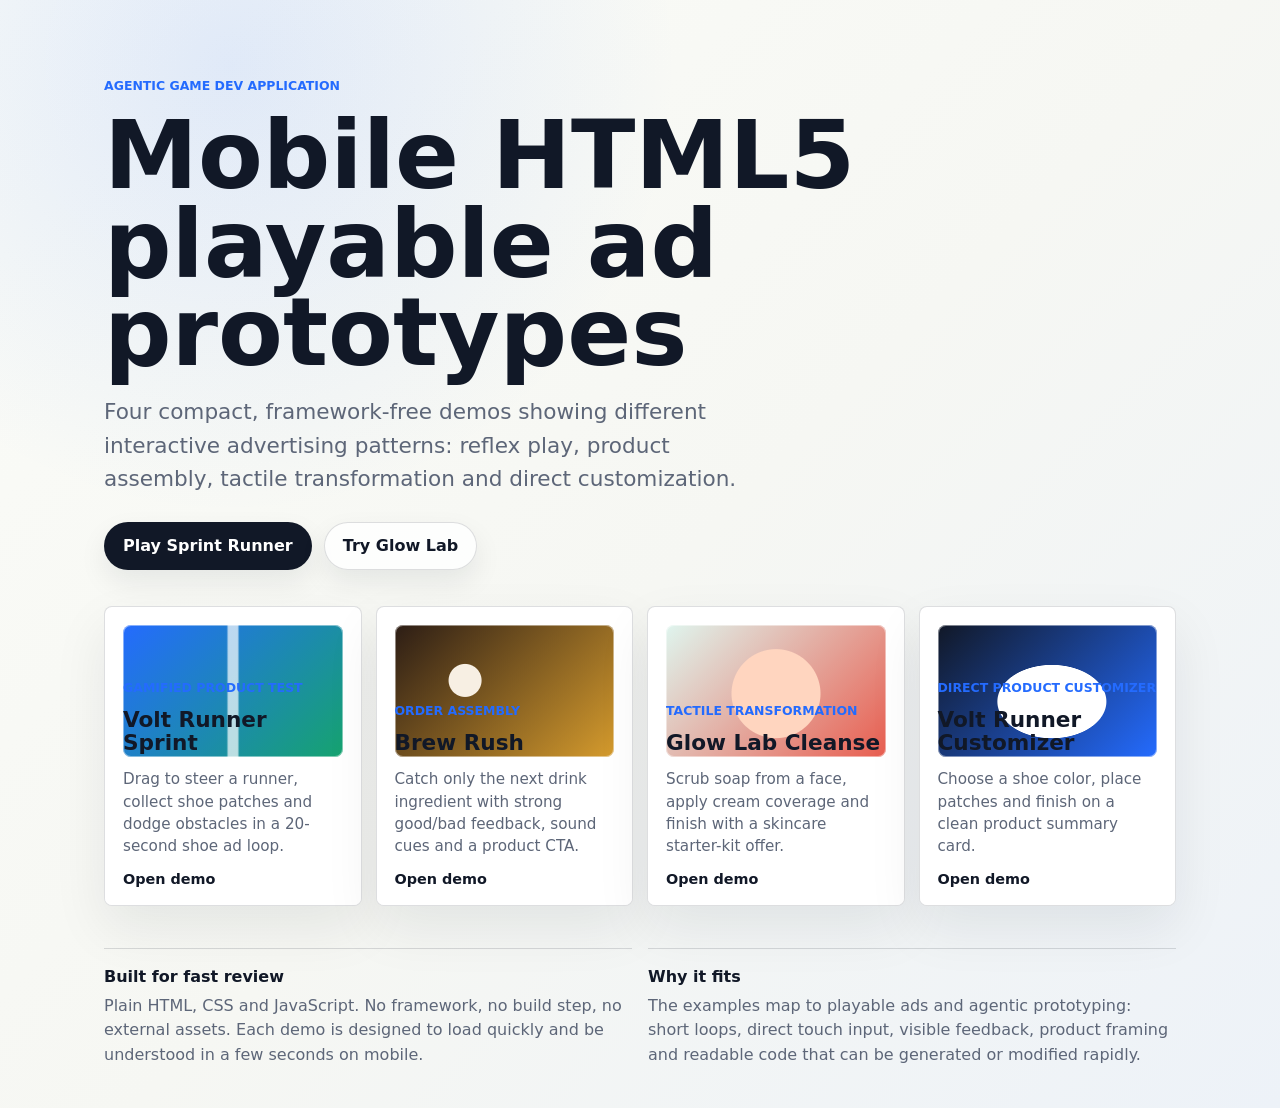
==== index.html @ 15c09a72 "feat: add mobile playable ad demos" ====
<!doctype html>
<html lang="en">
  <head>
    <meta charset="utf-8" />
    <meta name="viewport" content="width=device-width, initial-scale=1, viewport-fit=cover" />
    <title>HTML5 Playable Ad Demos</title>
    <meta
      name="description"
      content="Mobile-first HTML5 playable ad demos for an Agentic Game Dev application."
    />
    <link rel="icon" href="data:image/svg+xml,%3Csvg xmlns='http://www.w3.org/2000/svg' viewBox='0 0 64 64'%3E%3Crect width='64' height='64' rx='14' fill='%23111827'/%3E%3Ccircle cx='22' cy='24' r='7' fill='%23246bfe'/%3E%3Ccircle cx='42' cy='24' r='7' fill='%23e85d4f'/%3E%3Cpath d='M18 43c9 7 19 7 28 0' fill='none' stroke='white' stroke-width='6' stroke-linecap='round'/%3E%3C/svg%3E" />
    <link rel="stylesheet" href="landing.css" />
  </head>
  <body>
    <main class="shell">
      <header class="hero">
        <p class="eyebrow">Agentic Game Dev application</p>
        <h1>Mobile HTML5 playable ad prototypes</h1>
        <p class="lede">
          Four compact, framework-free demos showing different interactive advertising patterns:
          reflex play, product assembly, tactile transformation and direct customization.
        </p>
        <div class="hero-actions" aria-label="Primary demos">
          <a class="button primary" href="sprint-runner/">Play Sprint Runner</a>
          <a class="button" href="skincare-lab/">Try Glow Lab</a>
        </div>
      </header>

      <section class="demo-grid" aria-label="Playable ad demos">
        <a class="demo-card runner" href="sprint-runner/">
          <span class="tag">Gamified product test</span>
          <h2>Volt Runner Sprint</h2>
          <p>Drag to steer a runner, collect shoe patches and dodge obstacles in a 20-second shoe ad loop.</p>
          <span class="launch">Open demo</span>
        </a>

        <a class="demo-card brew" href="brew-rush/">
          <span class="tag">Order assembly</span>
          <h2>Brew Rush</h2>
          <p>Catch only the next drink ingredient with strong good/bad feedback, sound cues and a product CTA.</p>
          <span class="launch">Open demo</span>
        </a>

        <a class="demo-card skin" href="skincare-lab/">
          <span class="tag">Tactile transformation</span>
          <h2>Glow Lab Cleanse</h2>
          <p>Scrub soap from a face, apply cream coverage and finish with a skincare starter-kit offer.</p>
          <span class="launch">Open demo</span>
        </a>

        <a class="demo-card shoe" href="drag-customizer/">
          <span class="tag">Direct product customizer</span>
          <h2>Volt Runner Customizer</h2>
          <p>Choose a shoe color, place patches and finish on a clean product summary card.</p>
          <span class="launch">Open demo</span>
        </a>
      </section>

      <section class="notes" aria-label="Implementation notes">
        <div>
          <h2>Built for fast review</h2>
          <p>
            Plain HTML, CSS and JavaScript. No framework, no build step, no external assets.
            Each demo is designed to load quickly and be understood in a few seconds on mobile.
          </p>
        </div>
        <div>
          <h2>Why it fits</h2>
          <p>
            The examples map to playable ads and agentic prototyping: short loops, direct touch input,
            visible feedback, product framing and readable code that can be generated or modified rapidly.
          </p>
        </div>
      </section>
    </main>
  </body>
</html>
---- landing.css ----
:root {
  color-scheme: light;
  --ink: #111827;
  --muted: #5d6678;
  --paper: #f6f7f3;
  --line: rgba(17, 24, 39, 0.14);
  --blue: #246bfe;
  --green: #1b9a71;
  --coral: #e85d4f;
  --gold: #d59b2d;
}

* {
  box-sizing: border-box;
}

html,
body {
  min-height: 100%;
}

body {
  margin: 0;
  color: var(--ink);
  background:
    radial-gradient(circle at 18% 6%, rgba(36, 107, 254, 0.12), transparent 28rem),
    linear-gradient(135deg, #fbfcf8 0%, var(--paper) 52%, #edf2f8 100%);
  font-family:
    Inter, ui-sans-serif, system-ui, -apple-system, BlinkMacSystemFont, "Segoe UI", sans-serif;
}

a {
  color: inherit;
  text-decoration: none;
}

.shell {
  width: min(1120px, 100%);
  margin: 0 auto;
  padding: 24px;
}

.hero {
  min-height: 56svh;
  display: grid;
  align-content: center;
  gap: 18px;
  padding: 54px 0 36px;
}

.eyebrow,
.tag {
  margin: 0;
  color: var(--blue);
  font-size: 0.78rem;
  font-weight: 800;
  letter-spacing: 0;
  text-transform: uppercase;
}

h1,
h2,
p {
  margin: 0;
}

h1 {
  max-width: 820px;
  font-size: clamp(2.55rem, 9vw, 5.9rem);
  line-height: 0.94;
}

.lede {
  max-width: 680px;
  color: var(--muted);
  font-size: clamp(1.04rem, 2.7vw, 1.35rem);
  line-height: 1.55;
}

.hero-actions {
  display: flex;
  flex-wrap: wrap;
  gap: 12px;
  padding-top: 8px;
}

.button {
  min-height: 48px;
  display: inline-flex;
  align-items: center;
  justify-content: center;
  border: 1px solid var(--line);
  border-radius: 999px;
  padding: 0 18px;
  background: rgba(255, 255, 255, 0.78);
  font-weight: 850;
  box-shadow: 0 12px 28px rgba(17, 24, 39, 0.08);
}

.button.primary {
  border-color: transparent;
  color: white;
  background: var(--ink);
}

.demo-grid {
  display: grid;
  grid-template-columns: repeat(4, minmax(0, 1fr));
  gap: 14px;
}

.demo-card {
  min-height: 300px;
  display: grid;
  align-content: end;
  gap: 14px;
  overflow: hidden;
  position: relative;
  border: 1px solid var(--line);
  border-radius: 8px;
  padding: 18px;
  background: white;
  box-shadow: 0 22px 54px rgba(17, 24, 39, 0.08);
}

.demo-card::before {
  content: "";
  position: absolute;
  inset: 0;
  background: linear-gradient(180deg, transparent 0%, rgba(255, 255, 255, 0.92) 62%);
  z-index: 0;
}

.demo-card::after {
  content: "";
  position: absolute;
  inset: 18px 18px auto;
  height: 132px;
  border-radius: 8px;
  background: var(--scene);
  box-shadow: inset 0 0 0 1px rgba(255, 255, 255, 0.45);
}

.runner {
  --scene:
    linear-gradient(90deg, transparent 47%, rgba(255, 255, 255, 0.7) 48% 52%, transparent 53%),
    linear-gradient(135deg, #246bfe, #16a36f);
}

.brew {
  --scene:
    radial-gradient(circle at 32% 42%, #f7efe3 0 16px, transparent 17px),
    linear-gradient(135deg, #2c1d15, #d59b2d);
}

.skin {
  --scene:
    radial-gradient(circle at 50% 52%, #ffd5bf 0 44px, transparent 45px),
    linear-gradient(135deg, #dff5ee, #e85d4f);
}

.shoe {
  --scene:
    radial-gradient(ellipse at 52% 58%, white 0 54px, transparent 55px),
    linear-gradient(135deg, #111827, #246bfe);
}

.demo-card > * {
  position: relative;
  z-index: 1;
}

.demo-card h2 {
  font-size: 1.35rem;
  line-height: 1.05;
}

.demo-card p {
  color: var(--muted);
  font-size: 0.95rem;
  line-height: 1.45;
}

.launch {
  color: var(--ink);
  font-size: 0.9rem;
  font-weight: 850;
}

.notes {
  display: grid;
  grid-template-columns: repeat(2, minmax(0, 1fr));
  gap: 16px;
  padding: 42px 0 16px;
}

.notes div {
  border-top: 1px solid var(--line);
  padding-top: 18px;
}

.notes h2 {
  margin-bottom: 8px;
  font-size: 1rem;
}

.notes p {
  color: var(--muted);
  line-height: 1.55;
}

@media (max-width: 880px) {
  .demo-grid,
  .notes {
    grid-template-columns: repeat(2, minmax(0, 1fr));
  }
}

@media (max-width: 620px) {
  .shell {
    padding: 18px;
  }

  .hero {
    min-height: auto;
    padding: 46px 0 24px;
  }

  .hero-actions {
    flex-direction: column;
  }

  .button {
    width: 100%;
  }

  .demo-grid,
  .notes {
    grid-template-columns: 1fr;
  }

  .demo-card {
    min-height: 260px;
  }
}
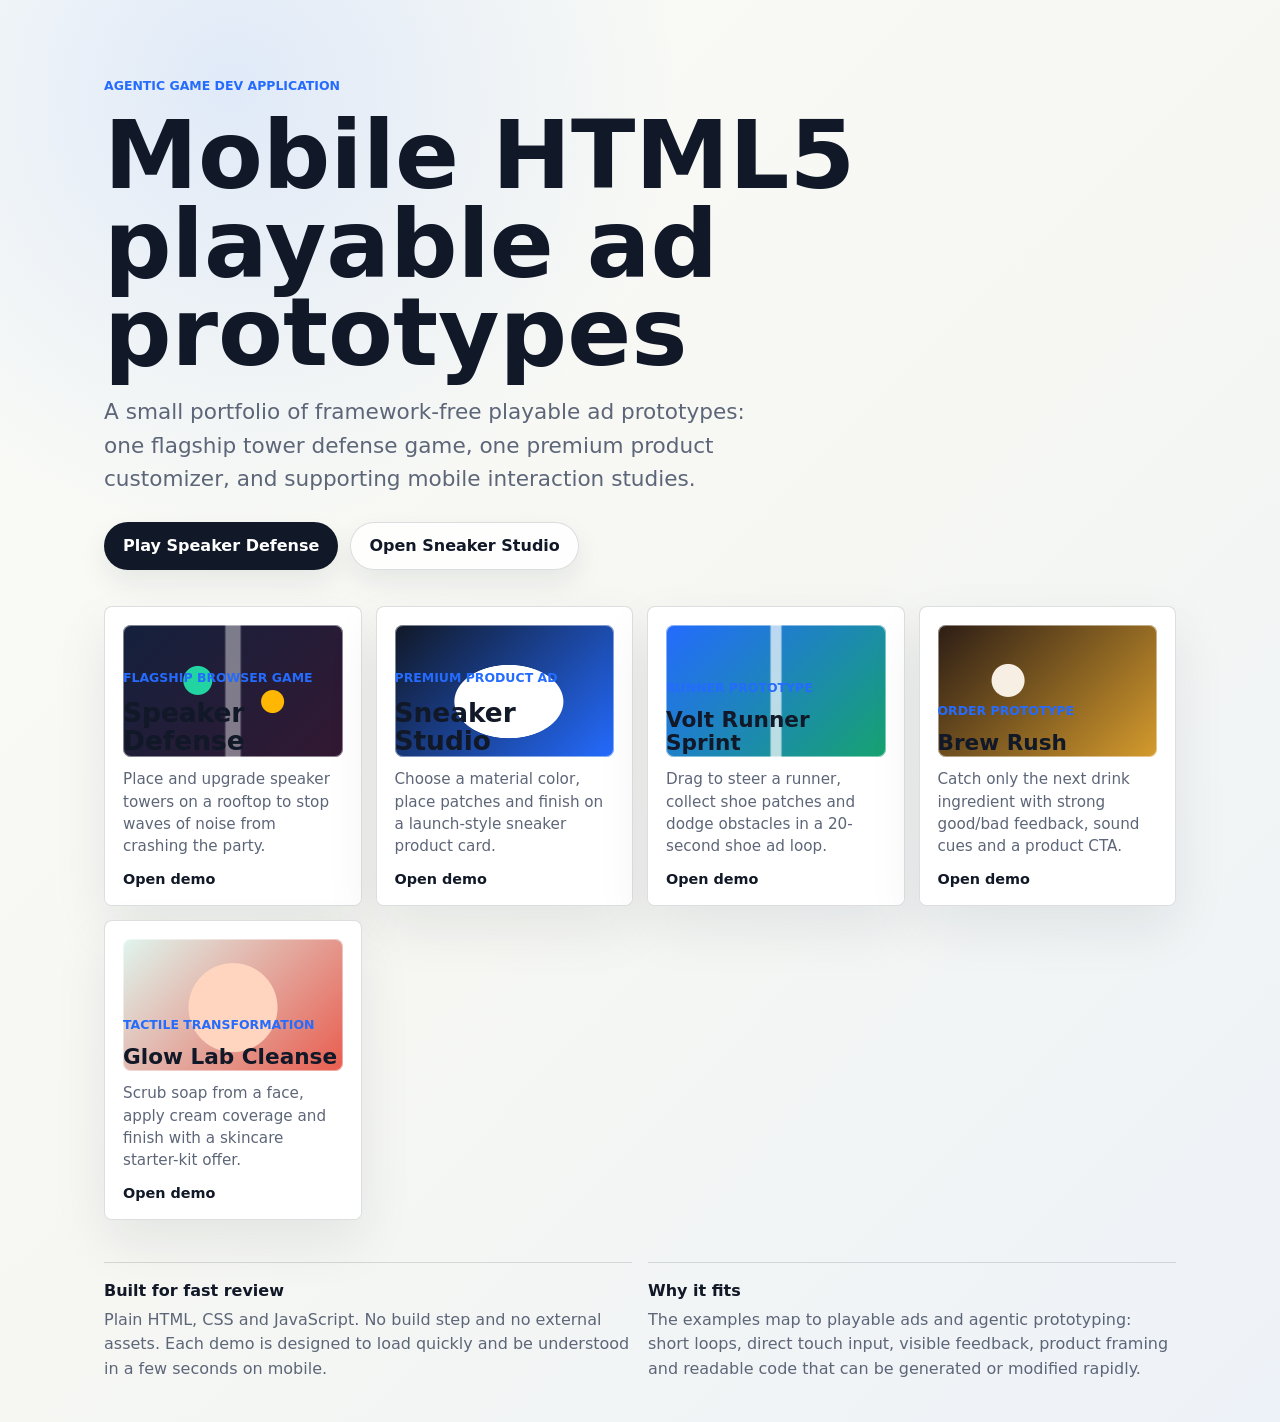
==== commit 6a17d699: "docs: feature speaker defense on demo menu" ====
--- a/index.html
+++ b/index.html
@@ -17,25 +17,39 @@
         <p class="eyebrow">Agentic Game Dev application</p>
         <h1>Mobile HTML5 playable ad prototypes</h1>
         <p class="lede">
-          Four compact, framework-free demos showing different interactive advertising patterns:
-          reflex play, product assembly, tactile transformation and direct customization.
+          A small portfolio of framework-free playable ad prototypes: one flagship tower defense game,
+          one premium product customizer, and supporting mobile interaction studies.
         </p>
         <div class="hero-actions" aria-label="Primary demos">
-          <a class="button primary" href="sprint-runner/">Play Sprint Runner</a>
-          <a class="button" href="skincare-lab/">Try Glow Lab</a>
+          <a class="button primary" href="speaker-defense/">Play Speaker Defense</a>
+          <a class="button" href="drag-customizer/">Open Sneaker Studio</a>
         </div>
       </header>
 
       <section class="demo-grid" aria-label="Playable ad demos">
+        <a class="demo-card speaker featured" href="speaker-defense/">
+          <span class="tag">Flagship browser game</span>
+          <h2>Speaker Defense</h2>
+          <p>Place and upgrade speaker towers on a rooftop to stop waves of noise from crashing the party.</p>
+          <span class="launch">Open demo</span>
+        </a>
+
+        <a class="demo-card shoe featured" href="drag-customizer/">
+          <span class="tag">Premium product ad</span>
+          <h2>Sneaker Studio</h2>
+          <p>Choose a material color, place patches and finish on a launch-style sneaker product card.</p>
+          <span class="launch">Open demo</span>
+        </a>
+
         <a class="demo-card runner" href="sprint-runner/">
-          <span class="tag">Gamified product test</span>
+          <span class="tag">Runner prototype</span>
           <h2>Volt Runner Sprint</h2>
           <p>Drag to steer a runner, collect shoe patches and dodge obstacles in a 20-second shoe ad loop.</p>
           <span class="launch">Open demo</span>
         </a>
 
         <a class="demo-card brew" href="brew-rush/">
-          <span class="tag">Order assembly</span>
+          <span class="tag">Order prototype</span>
           <h2>Brew Rush</h2>
           <p>Catch only the next drink ingredient with strong good/bad feedback, sound cues and a product CTA.</p>
           <span class="launch">Open demo</span>
@@ -48,19 +62,13 @@
           <span class="launch">Open demo</span>
         </a>
 
-        <a class="demo-card shoe" href="drag-customizer/">
-          <span class="tag">Direct product customizer</span>
-          <h2>Volt Runner Customizer</h2>
-          <p>Choose a shoe color, place patches and finish on a clean product summary card.</p>
-          <span class="launch">Open demo</span>
-        </a>
       </section>
 
       <section class="notes" aria-label="Implementation notes">
         <div>
           <h2>Built for fast review</h2>
           <p>
-            Plain HTML, CSS and JavaScript. No framework, no build step, no external assets.
+            Plain HTML, CSS and JavaScript. No build step and no external assets.
             Each demo is designed to load quickly and be understood in a few seconds on mobile.
           </p>
         </div>
--- a/landing.css
+++ b/landing.css
@@ -147,6 +147,14 @@
     linear-gradient(135deg, #246bfe, #16a36f);
 }
 
+.speaker {
+  --scene:
+    radial-gradient(circle at 34% 42%, #21d4a2 0 14px, transparent 15px),
+    radial-gradient(circle at 68% 58%, #ffb703 0 11px, transparent 12px),
+    linear-gradient(90deg, transparent 46%, rgba(255, 255, 255, 0.42) 47% 53%, transparent 54%),
+    linear-gradient(135deg, #14213d, #331832);
+}
+
 .brew {
   --scene:
     radial-gradient(circle at 32% 42%, #f7efe3 0 16px, transparent 17px),
@@ -173,6 +181,10 @@
 .demo-card h2 {
   font-size: 1.35rem;
   line-height: 1.05;
+}
+
+.featured h2 {
+  font-size: 1.65rem;
 }
 
 .demo-card p {
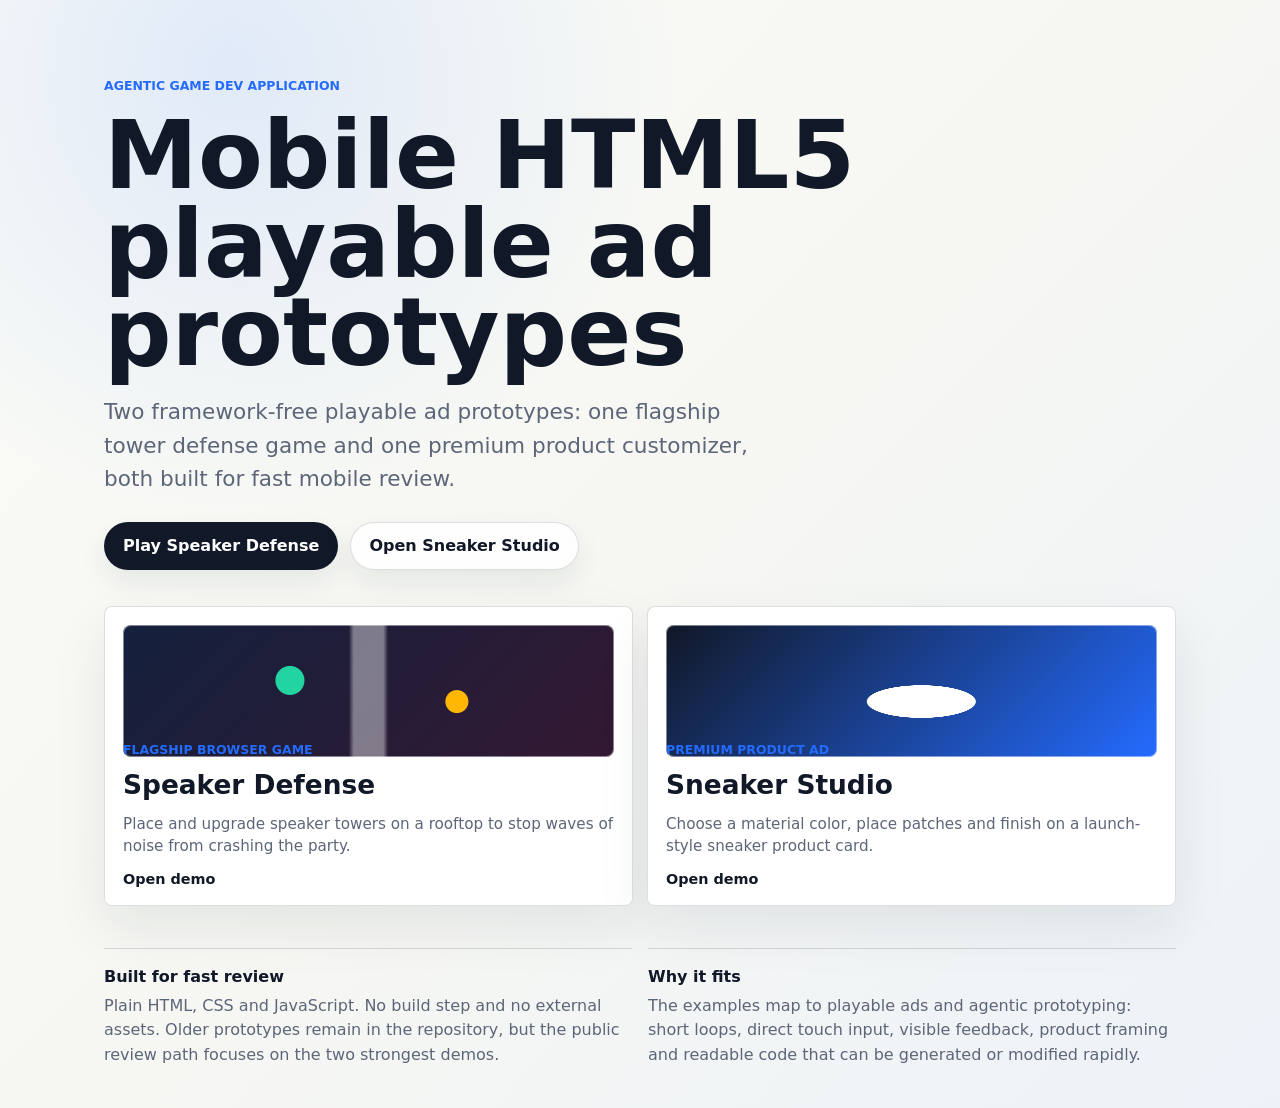
==== commit 43146bd6: "docs: focus demo menu on two flagship games" ====
--- a/index.html
+++ b/index.html
@@ -17,8 +17,8 @@
         <p class="eyebrow">Agentic Game Dev application</p>
         <h1>Mobile HTML5 playable ad prototypes</h1>
         <p class="lede">
-          A small portfolio of framework-free playable ad prototypes: one flagship tower defense game,
-          one premium product customizer, and supporting mobile interaction studies.
+          Two framework-free playable ad prototypes: one flagship tower defense game and one premium
+          product customizer, both built for fast mobile review.
         </p>
         <div class="hero-actions" aria-label="Primary demos">
           <a class="button primary" href="speaker-defense/">Play Speaker Defense</a>
@@ -41,35 +41,14 @@
           <span class="launch">Open demo</span>
         </a>
 
-        <a class="demo-card runner" href="sprint-runner/">
-          <span class="tag">Runner prototype</span>
-          <h2>Volt Runner Sprint</h2>
-          <p>Drag to steer a runner, collect shoe patches and dodge obstacles in a 20-second shoe ad loop.</p>
-          <span class="launch">Open demo</span>
-        </a>
-
-        <a class="demo-card brew" href="brew-rush/">
-          <span class="tag">Order prototype</span>
-          <h2>Brew Rush</h2>
-          <p>Catch only the next drink ingredient with strong good/bad feedback, sound cues and a product CTA.</p>
-          <span class="launch">Open demo</span>
-        </a>
-
-        <a class="demo-card skin" href="skincare-lab/">
-          <span class="tag">Tactile transformation</span>
-          <h2>Glow Lab Cleanse</h2>
-          <p>Scrub soap from a face, apply cream coverage and finish with a skincare starter-kit offer.</p>
-          <span class="launch">Open demo</span>
-        </a>
-
       </section>
 
       <section class="notes" aria-label="Implementation notes">
         <div>
           <h2>Built for fast review</h2>
           <p>
-            Plain HTML, CSS and JavaScript. No build step and no external assets.
-            Each demo is designed to load quickly and be understood in a few seconds on mobile.
+            Plain HTML, CSS and JavaScript. No build step and no external assets. Older prototypes
+            remain in the repository, but the public review path focuses on the two strongest demos.
           </p>
         </div>
         <div>
--- a/landing.css
+++ b/landing.css
@@ -105,7 +105,7 @@
 
 .demo-grid {
   display: grid;
-  grid-template-columns: repeat(4, minmax(0, 1fr));
+  grid-template-columns: repeat(2, minmax(0, 1fr));
   gap: 14px;
 }
 
@@ -141,12 +141,6 @@
   box-shadow: inset 0 0 0 1px rgba(255, 255, 255, 0.45);
 }
 
-.runner {
-  --scene:
-    linear-gradient(90deg, transparent 47%, rgba(255, 255, 255, 0.7) 48% 52%, transparent 53%),
-    linear-gradient(135deg, #246bfe, #16a36f);
-}
-
 .speaker {
   --scene:
     radial-gradient(circle at 34% 42%, #21d4a2 0 14px, transparent 15px),
@@ -155,18 +149,6 @@
     linear-gradient(135deg, #14213d, #331832);
 }
 
-.brew {
-  --scene:
-    radial-gradient(circle at 32% 42%, #f7efe3 0 16px, transparent 17px),
-    linear-gradient(135deg, #2c1d15, #d59b2d);
-}
-
-.skin {
-  --scene:
-    radial-gradient(circle at 50% 52%, #ffd5bf 0 44px, transparent 45px),
-    linear-gradient(135deg, #dff5ee, #e85d4f);
-}
-
 .shoe {
   --scene:
     radial-gradient(ellipse at 52% 58%, white 0 54px, transparent 55px),
@@ -222,7 +204,6 @@
 }
 
 @media (max-width: 880px) {
-  .demo-grid,
   .notes {
     grid-template-columns: repeat(2, minmax(0, 1fr));
   }
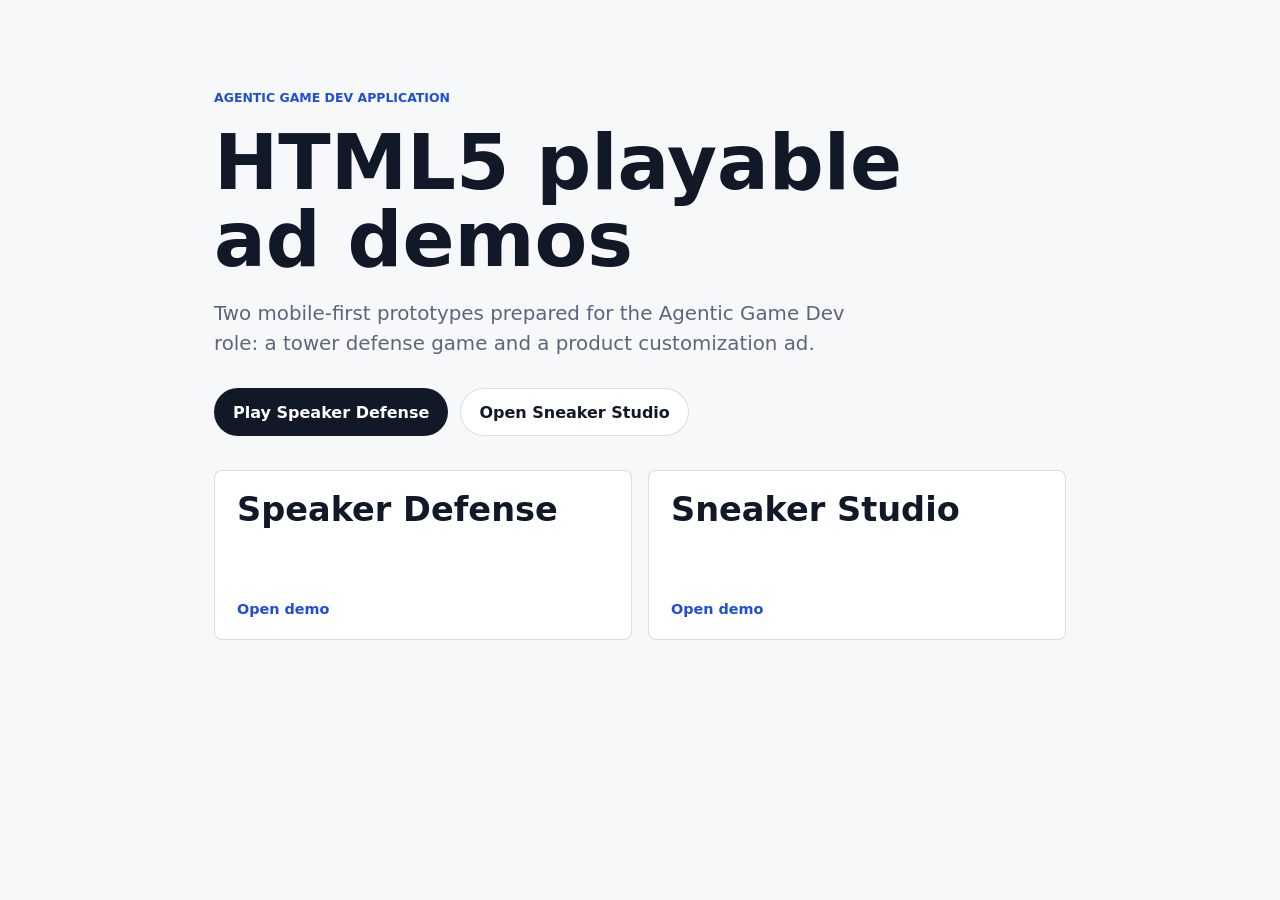
==== commit 22e8d24e: "docs: simplify landing page presentation" ====
--- a/index.html
+++ b/index.html
@@ -15,10 +15,10 @@
     <main class="shell">
       <header class="hero">
         <p class="eyebrow">Agentic Game Dev application</p>
-        <h1>Mobile HTML5 playable ad prototypes</h1>
+        <h1>HTML5 playable ad demos</h1>
         <p class="lede">
-          Two framework-free playable ad prototypes: one flagship tower defense game and one premium
-          product customizer, both built for fast mobile review.
+          Two mobile-first prototypes prepared for the Agentic Game Dev role: a tower defense game
+          and a product customization ad.
         </p>
         <div class="hero-actions" aria-label="Primary demos">
           <a class="button primary" href="speaker-defense/">Play Speaker Defense</a>
@@ -27,37 +27,15 @@
       </header>
 
       <section class="demo-grid" aria-label="Playable ad demos">
-        <a class="demo-card speaker featured" href="speaker-defense/">
-          <span class="tag">Flagship browser game</span>
+        <a class="demo-card" href="speaker-defense/">
           <h2>Speaker Defense</h2>
-          <p>Place and upgrade speaker towers on a rooftop to stop waves of noise from crashing the party.</p>
           <span class="launch">Open demo</span>
         </a>
 
-        <a class="demo-card shoe featured" href="drag-customizer/">
-          <span class="tag">Premium product ad</span>
+        <a class="demo-card" href="drag-customizer/">
           <h2>Sneaker Studio</h2>
-          <p>Choose a material color, place patches and finish on a launch-style sneaker product card.</p>
           <span class="launch">Open demo</span>
         </a>
-
-      </section>
-
-      <section class="notes" aria-label="Implementation notes">
-        <div>
-          <h2>Built for fast review</h2>
-          <p>
-            Plain HTML, CSS and JavaScript. No build step and no external assets. Older prototypes
-            remain in the repository, but the public review path focuses on the two strongest demos.
-          </p>
-        </div>
-        <div>
-          <h2>Why it fits</h2>
-          <p>
-            The examples map to playable ads and agentic prototyping: short loops, direct touch input,
-            visible feedback, product framing and readable code that can be generated or modified rapidly.
-          </p>
-        </div>
       </section>
     </main>
   </body>
--- a/landing.css
+++ b/landing.css
@@ -2,12 +2,9 @@
   color-scheme: light;
   --ink: #111827;
   --muted: #5d6678;
-  --paper: #f6f7f3;
   --line: rgba(17, 24, 39, 0.14);
-  --blue: #246bfe;
-  --green: #1b9a71;
-  --coral: #e85d4f;
-  --gold: #d59b2d;
+  --accent: #1f4ed8;
+  --paper: #f7f8fa;
 }
 
 * {
@@ -22,9 +19,7 @@
 body {
   margin: 0;
   color: var(--ink);
-  background:
-    radial-gradient(circle at 18% 6%, rgba(36, 107, 254, 0.12), transparent 28rem),
-    linear-gradient(135deg, #fbfcf8 0%, var(--paper) 52%, #edf2f8 100%);
+  background: var(--paper);
   font-family:
     Inter, ui-sans-serif, system-ui, -apple-system, BlinkMacSystemFont, "Segoe UI", sans-serif;
 }
@@ -35,23 +30,22 @@
 }
 
 .shell {
-  width: min(1120px, 100%);
+  width: min(900px, 100%);
   margin: 0 auto;
-  padding: 24px;
+  padding: 32px 24px;
 }
 
 .hero {
-  min-height: 56svh;
+  min-height: 46svh;
   display: grid;
   align-content: center;
-  gap: 18px;
-  padding: 54px 0 36px;
+  gap: 20px;
+  padding: 58px 0 34px;
 }
 
-.eyebrow,
-.tag {
+.eyebrow {
   margin: 0;
-  color: var(--blue);
+  color: var(--accent);
   font-size: 0.78rem;
   font-weight: 800;
   letter-spacing: 0;
@@ -65,15 +59,15 @@
 }
 
 h1 {
-  max-width: 820px;
-  font-size: clamp(2.55rem, 9vw, 5.9rem);
-  line-height: 0.94;
+  max-width: 760px;
+  font-size: clamp(2.35rem, 8vw, 4.8rem);
+  line-height: 1;
 }
 
 .lede {
   max-width: 680px;
   color: var(--muted);
-  font-size: clamp(1.04rem, 2.7vw, 1.35rem);
+  font-size: clamp(1rem, 2.4vw, 1.24rem);
   line-height: 1.55;
 }
 
@@ -92,9 +86,8 @@
   border: 1px solid var(--line);
   border-radius: 999px;
   padding: 0 18px;
-  background: rgba(255, 255, 255, 0.78);
+  background: #fff;
   font-weight: 850;
-  box-shadow: 0 12px 28px rgba(17, 24, 39, 0.08);
 }
 
 .button.primary {
@@ -106,107 +99,32 @@
 .demo-grid {
   display: grid;
   grid-template-columns: repeat(2, minmax(0, 1fr));
-  gap: 14px;
+  gap: 16px;
+  padding-bottom: 34px;
 }
 
 .demo-card {
-  min-height: 300px;
+  min-height: 170px;
   display: grid;
-  align-content: end;
-  gap: 14px;
+  align-content: space-between;
+  gap: 22px;
   overflow: hidden;
   position: relative;
   border: 1px solid var(--line);
   border-radius: 8px;
-  padding: 18px;
+  padding: 22px;
   background: white;
-  box-shadow: 0 22px 54px rgba(17, 24, 39, 0.08);
-}
-
-.demo-card::before {
-  content: "";
-  position: absolute;
-  inset: 0;
-  background: linear-gradient(180deg, transparent 0%, rgba(255, 255, 255, 0.92) 62%);
-  z-index: 0;
-}
-
-.demo-card::after {
-  content: "";
-  position: absolute;
-  inset: 18px 18px auto;
-  height: 132px;
-  border-radius: 8px;
-  background: var(--scene);
-  box-shadow: inset 0 0 0 1px rgba(255, 255, 255, 0.45);
-}
-
-.speaker {
-  --scene:
-    radial-gradient(circle at 34% 42%, #21d4a2 0 14px, transparent 15px),
-    radial-gradient(circle at 68% 58%, #ffb703 0 11px, transparent 12px),
-    linear-gradient(90deg, transparent 46%, rgba(255, 255, 255, 0.42) 47% 53%, transparent 54%),
-    linear-gradient(135deg, #14213d, #331832);
-}
-
-.shoe {
-  --scene:
-    radial-gradient(ellipse at 52% 58%, white 0 54px, transparent 55px),
-    linear-gradient(135deg, #111827, #246bfe);
-}
-
-.demo-card > * {
-  position: relative;
-  z-index: 1;
 }
 
 .demo-card h2 {
-  font-size: 1.35rem;
-  line-height: 1.05;
-}
-
-.featured h2 {
-  font-size: 1.65rem;
-}
-
-.demo-card p {
-  color: var(--muted);
-  font-size: 0.95rem;
-  line-height: 1.45;
+  font-size: clamp(1.45rem, 4vw, 2.1rem);
+  line-height: 1;
 }
 
 .launch {
-  color: var(--ink);
+  color: var(--accent);
   font-size: 0.9rem;
   font-weight: 850;
-}
-
-.notes {
-  display: grid;
-  grid-template-columns: repeat(2, minmax(0, 1fr));
-  gap: 16px;
-  padding: 42px 0 16px;
-}
-
-.notes div {
-  border-top: 1px solid var(--line);
-  padding-top: 18px;
-}
-
-.notes h2 {
-  margin-bottom: 8px;
-  font-size: 1rem;
-}
-
-.notes p {
-  color: var(--muted);
-  line-height: 1.55;
-}
-
-@media (max-width: 880px) {
-  .notes {
-    grid-template-columns: repeat(2, minmax(0, 1fr));
-  }
 }
 
 @media (max-width: 620px) {
@@ -216,7 +134,7 @@
 
   .hero {
     min-height: auto;
-    padding: 46px 0 24px;
+    padding: 38px 0 24px;
   }
 
   .hero-actions {
@@ -227,12 +145,11 @@
     width: 100%;
   }
 
-  .demo-grid,
-  .notes {
+  .demo-grid {
     grid-template-columns: 1fr;
   }
 
   .demo-card {
-    min-height: 260px;
+    min-height: 148px;
   }
 }
